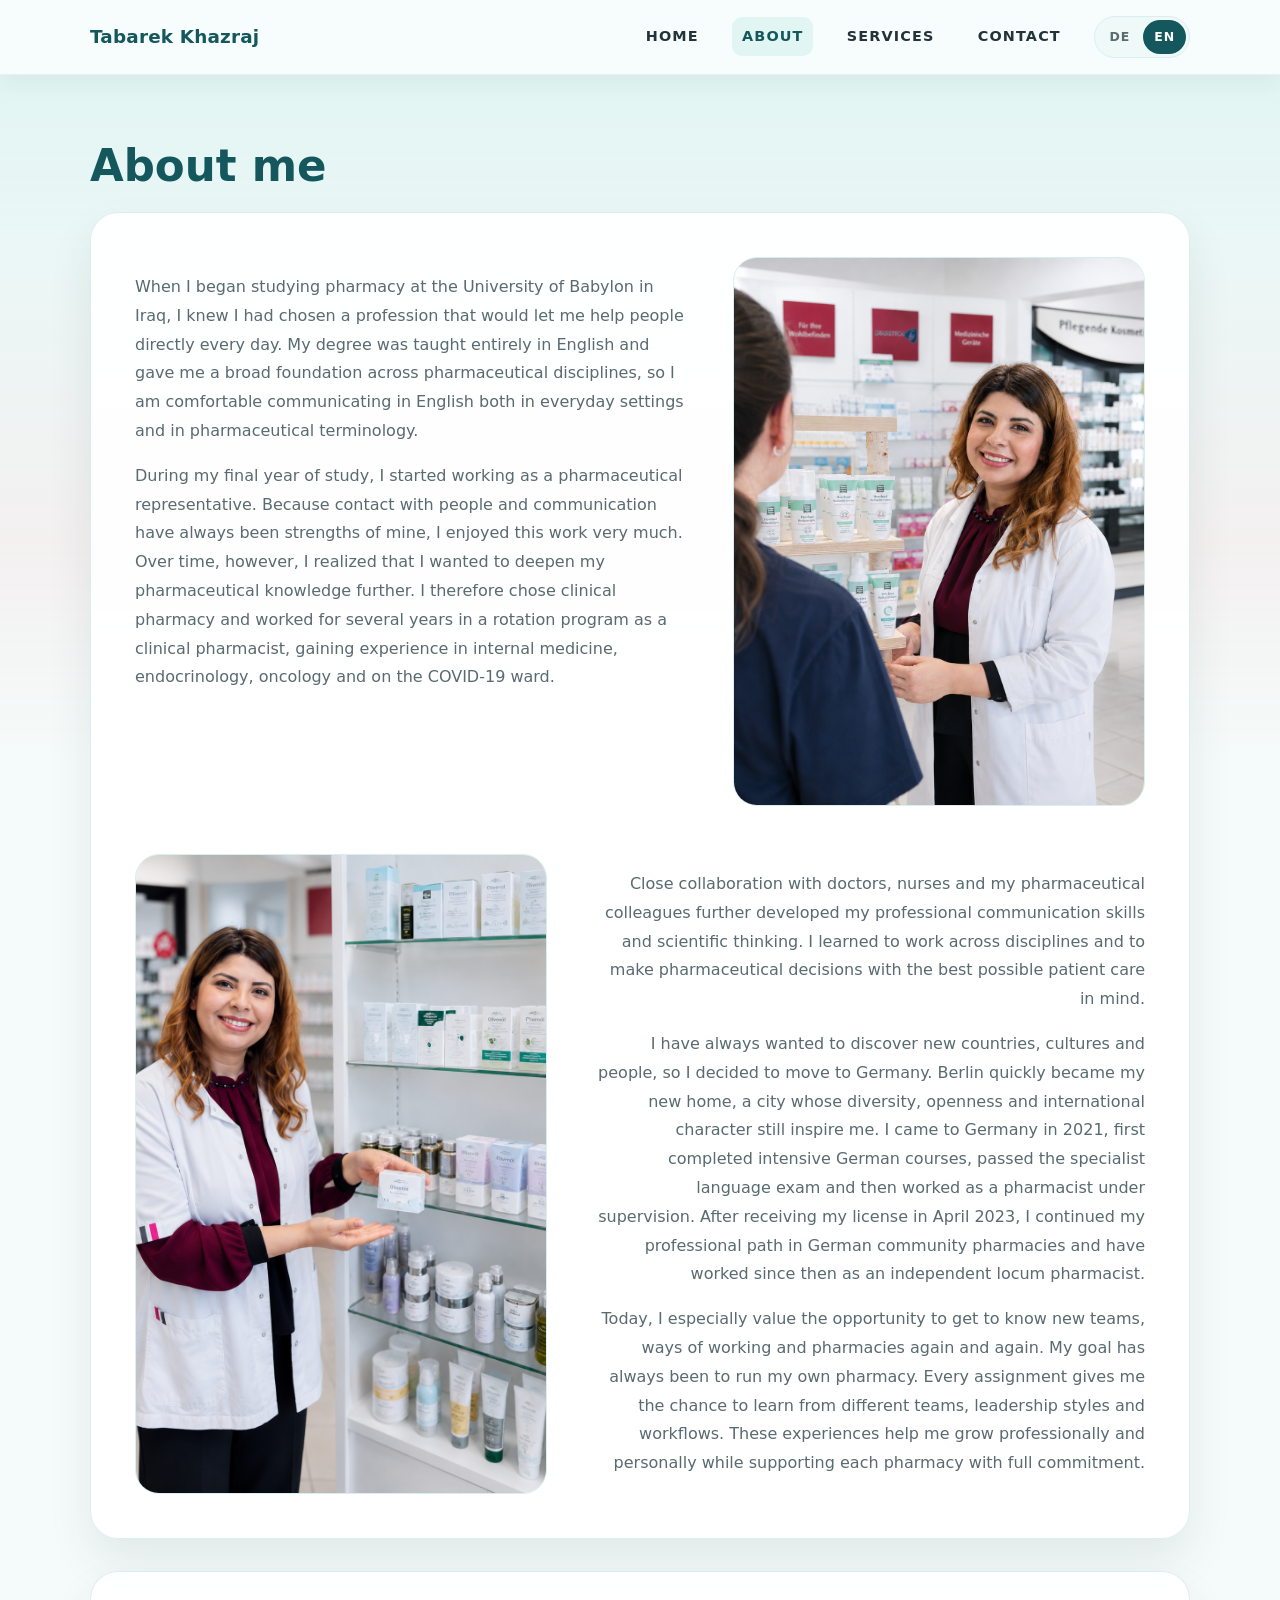
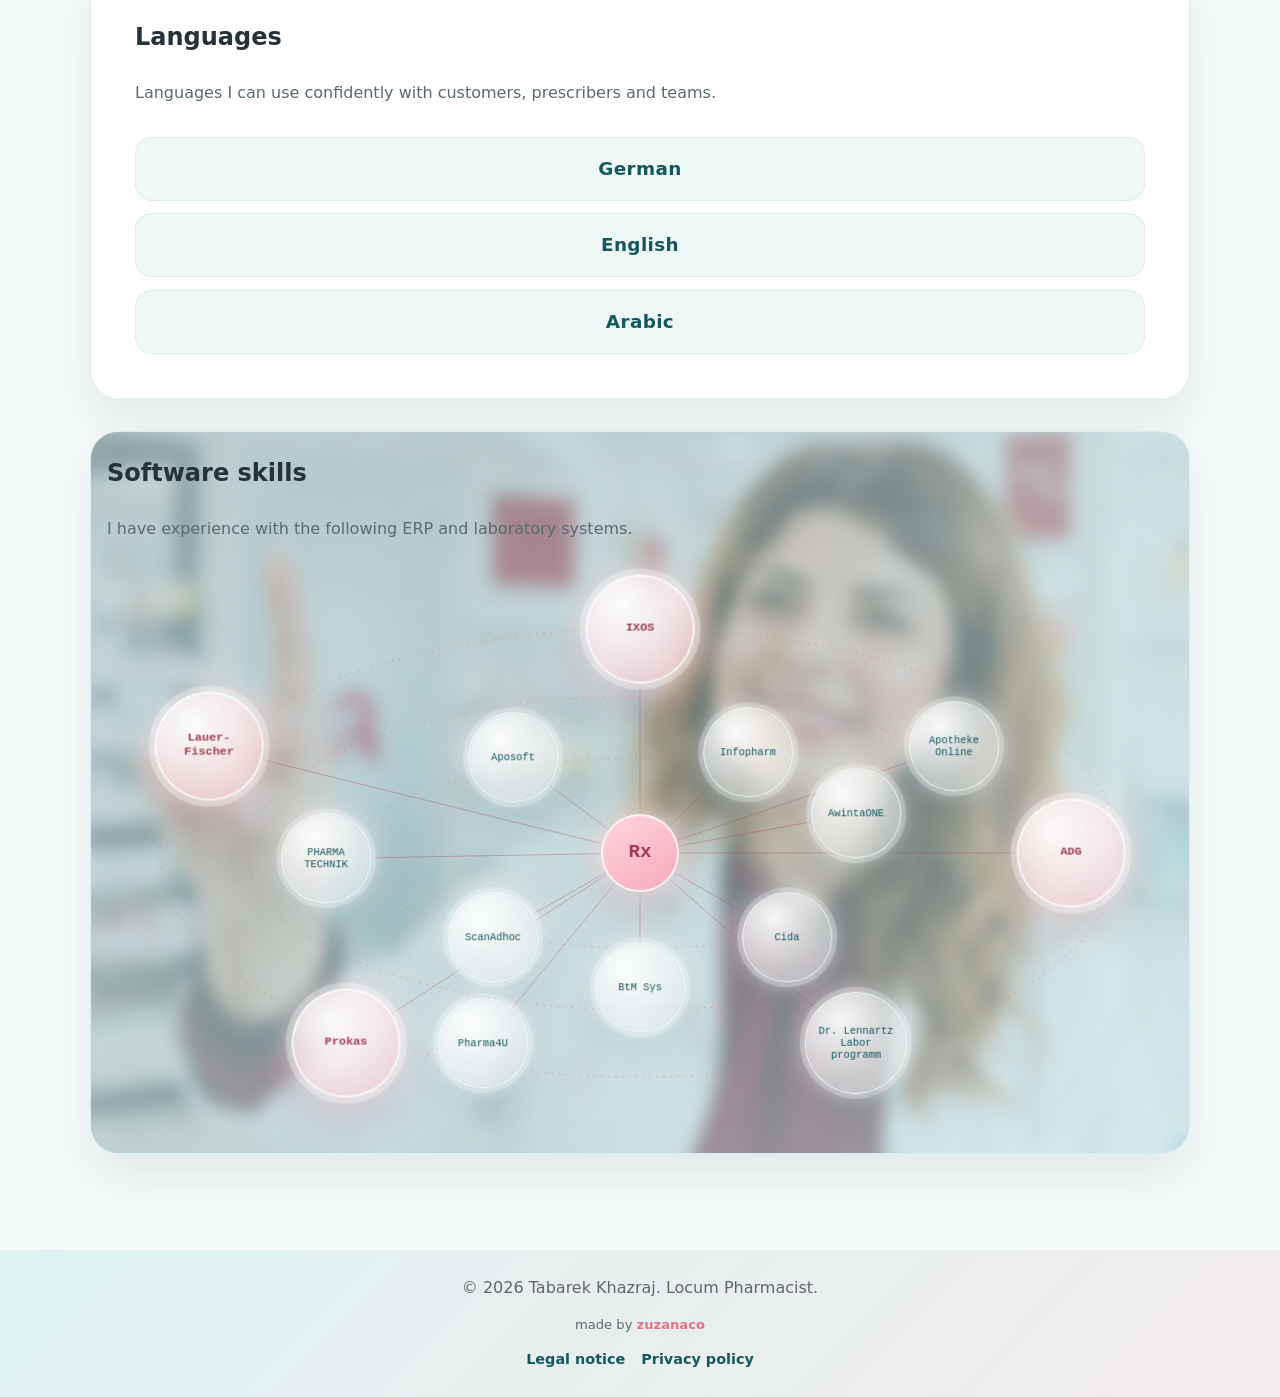
==== about.html @ e8ab5e86 "Balance software skills orbit" ====
<!doctype html>
<html lang="de">
  <head>
    <meta charset="utf-8" />
    <meta name="viewport" content="width=device-width,initial-scale=1" />
    <meta
      name="description"
      content="Über Tabarek Khazraj — Hintergrund, Sprachkenntnisse und Arbeitsweise."
    />
    <title>Über mich — Tabarek Khazraj</title>
    <link rel="stylesheet" href="style.css?v=20260715-software-balance" />
  </head>
  <body data-page="About">
    <header class="top-nav">
      <div class="container top-nav__inner">
        <a class="top-nav__brand" href="index.html">Tabarek Khazraj</a>
        <div class="top-nav__menu">
          <input class="top-nav__toggle" type="checkbox" id="site-menu-toggle" />
          <label class="top-nav__menu-button" for="site-menu-toggle" aria-label="Menu">
            <span></span>
            <span></span>
            <span></span>
          </label>
          <div class="top-nav__menu-panel">
            <nav class="top-nav__links" aria-label="Hauptnavigation" data-i18n-attr="aria-label:nav.mainAria">
              <a href="index.html" data-nav="home" data-i18n="nav.home">Home</a>
              <a href="about.html" data-nav="about" aria-current="page" data-i18n="nav.about">Über mich</a>
              <a href="leistungen.html" data-nav="services" data-i18n="nav.services">Leistungen</a>
              <a href="kontakt.html" data-nav="contact" data-i18n="nav.contact">Kontakt</a>
            </nav>
            <div class="lang-switch" role="group" aria-label="Sprache" data-i18n-attr="aria-label:lang.switchAria">
              <button type="button" data-lang="de" aria-pressed="true" data-i18n="lang.de">DE</button>
              <button type="button" data-lang="en" aria-pressed="false" data-i18n="lang.en">EN</button>
            </div>
          </div>
        </div>
      </div>
    </header>

    <main>
      <section class="container page-header">
        <h1 data-i18n="aboutpage.title">Über mich</h1>
      </section>

      <section class="container section" id="profil">
        <div class="profile-row profile-row--first">
          <div class="profile-text profile-text--first">
            <p data-i18n="aboutpage.profileP1">
              Schon als ich mein Pharmaziestudium an der Universität Babylon im
              Irak begann, war mir klar, dass ich einen Beruf gewählt hatte, mit
              dem ich Menschen jeden Tag ganz unmittelbar helfen kann. Mein
              Studium wurde vollständig auf Englisch durchgeführt und vermittelte
              mir ein breites Spektrum pharmazeutischer Fachgebiete. Deshalb
              fällt mir die Kommunikation auf Englisch sowohl im Alltag als auch
              in der pharmazeutischen Fachsprache leicht.
            </p>
            <p data-i18n="aboutpage.profileP2">
              In meinem letzten Studienjahr habe ich begonnen, als
              Pharmareferentin zu arbeiten. Da der Kontakt mit Menschen und
              Kommunikation schon immer zu meinen Stärken gehörten, hat mir diese
              Tätigkeit viel Freude bereitet. Mit der Zeit habe ich jedoch
              gemerkt, dass ich mein pharmazeutisches Wissen weiter vertiefen
              möchte. Deshalb habe ich mich für die klinische Pharmazie
              entschieden und mehrere Jahre in einem Rotationsprogramm als
              klinische Apothekerin gearbeitet. Dabei konnte ich Erfahrungen in
              der Inneren Medizin, Endokrinologie, Onkologie und auf der
              COVID-19-Station sammeln.
            </p>
          </div>
          <figure class="image-slot image-slot--workstation image-slot--profile-original">
            <img src="images/pointing.png" alt="Tabarek Khazraj zeigt auf etwas" data-i18n-attr="alt:aboutpage.workstationAlt" onerror="this.style.display='none'" />
          </figure>
        </div>
        <div class="profile-row profile-row--second">
          <figure class="image-slot image-slot--workstation image-slot--profile-shelf">
            <img src="images/shelf.png" alt="" aria-hidden="true" onerror="this.style.display='none'" />
          </figure>
          <div class="profile-text profile-text--second">
            <p data-i18n="aboutpage.profileP3">
              Die enge Zusammenarbeit mit Ärztinnen und Ärzten, Pflegekräften
              sowie meinen pharmazeutischen Kolleginnen und Kollegen hat meine
              professionellen Kommunikationsfähigkeiten und mein wissenschaftliches
              Denken weiterentwickelt. Dabei habe ich gelernt, interdisziplinär
              zusammenzuarbeiten und pharmazeutische Entscheidungen immer mit
              Blick auf die bestmögliche Patientenversorgung zu treffen.
            </p>
            <p data-i18n="aboutpage.profileP4">
              Schon immer hatte ich den Wunsch, neue Länder, Kulturen und
              Menschen kennenzulernen. Deshalb habe ich mich entschieden, nach
              Deutschland zu ziehen. Berlin wurde schnell zu meiner neuen Heimat –
              eine Stadt, deren Vielfalt, Offenheit und Internationalität mich bis
              heute begeistern. Ich bin 2021 nach Deutschland gekommen, habe
              zunächst intensive Deutschkurse besucht, die Fachsprachprüfung
              erfolgreich abgelegt und anschließend als Apothekerin unter Aufsicht
              gearbeitet. Nach meiner Approbation im April 2023 habe ich meinen
              beruflichen Weg in deutschen öffentlichen Apotheken fortgesetzt und
              arbeite seitdem als selbstständige Vertretungsapothekerin.
            </p>
            <p data-i18n="aboutpage.profileP5">
              Heute schätze ich besonders die Möglichkeit, immer wieder neue
              Teams, Arbeitsweisen und Apotheken kennenzulernen. Mein Ziel war es
              schon immer, meine eigene Apotheke zu führen. Jede Vertretung gibt
              mir die Möglichkeit, unterschiedliche Teams, Führungsstile und
              Arbeitsweisen kennenzulernen. Diese Erfahrungen helfen mir, mich
              fachlich und persönlich weiterzuentwickeln – und gleichzeitig jede
              Apotheke mit vollem Engagement zu unterstützen.
            </p>
          </div>
        </div>
      </section>

      <!-- TODO: Sprachkenntnisse & Prozentwerte an Tabareks tatsächliche Niveaus anpassen. -->
      <section class="container section" id="sprachen">
        <h2 data-i18n="aboutpage.languagesTitle">Sprachkenntnisse</h2>
        <p class="intro-text" data-i18n="aboutpage.languagesIntro">
          Sprachen, in denen ich Kund*innen, Ärzt*innen und Teams sicher
          beraten kann.
        </p>
        <ul class="language-list">
          <li><span data-i18n="aboutpage.langDe">Deutsch</span></li>
          <li><span data-i18n="aboutpage.langEn">Englisch</span></li>
          <li><span data-i18n="aboutpage.langAr">Arabisch</span></li>
        </ul>
      </section>

      <section class="container section" id="software-skills">
        <h2 data-i18n="software.title">Softwarekenntnisse</h2>
        <p class="intro-text" data-i18n="software.intro">
          Mit diesen Warenwirtschafts- und Laborprogrammen habe ich bereits
          Erfahrung gesammelt.
        </p>
        <ul class="software-grid" data-software-list>
          <li class="software-card software-card--cv">IXOS</li>
          <li class="software-card">Infopharm</li>
          <li class="software-card">Cida</li>
          <li class="software-card software-card--cv">ADG</li>
          <li class="software-card">Dr. Lennartz Laborprogramm</li>
          <li class="software-card">ScanAdhoc</li>
          <li class="software-card software-card--cv">Prokas</li>
          <li class="software-card">BtM Sys</li>
          <li class="software-card">PHARMATECHNIK</li>
          <li class="software-card software-card--cv">Lauer-Fischer</li>
          <li class="software-card">AwintaONE</li>
          <li class="software-card">Aposoft</li>
          <li class="software-card">ApothekeOnline</li>
          <li class="software-card">Pharma4U</li>
        </ul>
      </section>
    </main>

    <footer class="footer">
      <div class="container footer-content">
        <p data-i18n="footer.copy">&copy; 2026 Tabarek Khazraj. Vertretungs-Apothekerin.</p>
        <p class="footer-credit">made by <a href="https://zuzanaco.com" target="_blank" rel="noopener">zuzanaco</a></p>
        <nav class="footer-links" aria-label="Rechtliches">
          <a href="impressum.html" data-i18n="footer.impressum">Impressum</a>
          <a href="datenschutz.html" data-i18n="footer.privacy">Datenschutz</a>
        </nav>
      </div>
    </footer>

    <script src="i18n.js?v=20260715-software-orbits"></script>
  </body>
</html>
---- style.css ----
:root {
  color-scheme: light;
  font-family: "Inter", "Avenir Next", system-ui, -apple-system, BlinkMacSystemFont, "Segoe UI", sans-serif;
  --page-bg: #f5fbfa;
  --surface: #ffffff;
  --surface-soft: #edf8f7;
  --surface-warm: #fff4f5;
  --border: #d9eeee;
  --border-warm: #f1cbd1;
  --text: #24323a;
  --muted: #596a70;
  --primary: #38b8b1;
  --primary-dark: #14575c;
  --accent: #df7584;
  --accent-soft: #f8d6dc;
  --shadow: rgba(36, 50, 58, 0.09);
  background: var(--page-bg);
  color: var(--text);
  accent-color: var(--primary);
}

* {
  box-sizing: border-box;
}

body {
  margin: 0;
  line-height: 1.8;
  background:
    linear-gradient(180deg, rgba(111, 207, 200, 0.16) 0, rgba(111, 207, 200, 0.08) 260px, rgba(223, 117, 132, 0.08) 540px, transparent 760px),
    var(--page-bg);
}

a {
  color: var(--accent);
  text-decoration: none;
}

a:hover {
  text-decoration: underline;
}

.container {
  width: min(1100px, calc(100% - 2rem));
  margin: 0 auto;
}

.section-reveal {
  opacity: 0;
  transform: translateY(42px);
  transition:
    opacity 0.72s ease,
    transform 0.72s cubic-bezier(0.22, 1, 0.36, 1);
  transition-delay: var(--reveal-delay, 0ms);
  will-change: opacity, transform;
}

.section-reveal--visible {
  opacity: 1;
  transform: translateY(0);
}

@media (prefers-reduced-motion: reduce) {
  .section-reveal {
    opacity: 1;
    transform: none;
    transition: none;
  }
}

.hero {
  background:
    radial-gradient(circle at 28% 43%, rgba(255, 229, 232, 0.24) 0, rgba(255, 229, 232, 0.08) 22%, transparent 43%),
    linear-gradient(135deg, rgba(110, 205, 198, 0.96) 0%, rgba(50, 167, 164, 0.92) 38%, rgba(223, 117, 132, 0.9) 100%);
  color: white;
  padding: 5rem 0 4rem;
  position: relative;
  overflow: hidden;
  min-height: 640px;
}

.hero::before,
.hero::after {
  content: "";
  position: absolute;
  left: -9%;
  right: -9%;
  pointer-events: none;
  z-index: 0;
}

.hero::before {
  top: -35%;
  height: 48%;
  border-radius: 0 0 55% 45% / 0 0 20% 24%;
  background: linear-gradient(145deg, rgba(187, 235, 231, 0.5), rgba(35, 138, 143, 0.38));
  box-shadow: inset 0 -4px 0 rgba(255, 255, 255, 0.28), 0 28px 58px rgba(20, 87, 92, 0.16);
  transform: rotate(-2deg);
}

.hero::after {
  bottom: -40%;
  height: 52%;
  border-radius: 56% 44% 0 0 / 38% 54% 0 0;
  background:
    linear-gradient(170deg, rgba(255, 233, 235, 0.46), rgba(228, 130, 144, 0.58) 45%, rgba(45, 157, 156, 0.58)),
    linear-gradient(90deg, transparent 0 20%, rgba(255, 255, 255, 0.28) 55%, transparent 82%);
  box-shadow: inset 0 4px 0 rgba(255, 255, 255, 0.28), 0 -22px 42px rgba(20, 87, 92, 0.16);
  transform: rotate(-7deg);
}

.hero-content {
  position: relative;
  z-index: 2;
  display: grid;
  gap: 2.5rem;
  align-items: center;
  min-height: calc(640px - 9rem);
  padding-left: 460px;
}

.hero-copy {
  max-width: 640px;
}

.hero .eyebrow {
  text-transform: uppercase;
  letter-spacing: 0.2em;
  color: rgba(255, 255, 255, 0.84);
  margin-bottom: 1rem;
  font-weight: 700;
}

.hero h1 {
  font-size: clamp(3rem, 4vw, 4.5rem);
  margin: 0 0 1rem;
  line-height: 1.05;
}

.hero .lead {
  font-size: 1.1rem;
  max-width: 56ch;
  margin-bottom: 2rem;
}

.hero-buttons {
  display: flex;
  gap: 1rem;
  flex-wrap: wrap;
}

.button {
  appearance: none;
  border: 0;
  display: inline-flex;
  align-items: center;
  justify-content: center;
  gap: 0.5rem;
  padding: 1rem 1.75rem;
  border-radius: 999px;
  background: var(--primary-dark);
  color: #ffffff;
  font: inherit;
  font-weight: 700;
  cursor: pointer;
  box-shadow: 0 16px 32px rgba(20, 87, 92, 0.16);
  transition: background-color 0.2s ease, border-color 0.2s ease, color 0.2s ease, box-shadow 0.2s ease, transform 0.2s ease;
}

.button:hover,
.button:focus-visible {
  background: var(--accent);
  color: #ffffff;
  text-decoration: none;
  box-shadow: 0 18px 36px rgba(223, 117, 132, 0.28);
  transform: translateY(-1px);
}

.button-alt {
  background: rgba(255, 255, 255, 0.15);
  color: #ffffff;
  border: 1px solid rgba(255, 255, 255, 0.22);
}

.button-alt:hover,
.button-alt:focus-visible {
  background: var(--accent);
  border-color: rgba(255, 255, 255, 0.5);
  color: #ffffff;
}

main {
  padding: 3rem 0 4rem;
}

.section,
.about {
  background: rgba(255, 255, 255, 0.92);
  border: 1px solid rgba(217, 238, 238, 0.9);
  border-radius: 28px;
  padding: 2.75rem;
  margin-bottom: 2rem;
  box-shadow: 0 22px 45px var(--shadow);
}

.section h2,
.about h2 {
  margin-top: 0;
  text-align: left;
}

.intro-text {
  max-width: 68ch;
  color: var(--muted);
  margin-bottom: 1.8rem;
}

.grid {
  display: grid;
  gap: 1.5rem;
  grid-template-columns: repeat(auto-fit, minmax(220px, 1fr));
}

article {
  padding: 1.75rem;
  border-radius: 22px;
  background: var(--surface);
  border: 1px solid var(--border);
}

article h3 {
  margin-top: 0;
  margin-bottom: 0.8rem;
  color: var(--primary-dark);
}

.regions {
  display: grid;
  gap: 1.5rem;
  grid-template-columns: repeat(auto-fit, minmax(260px, 1fr));
}

ul {
  padding-left: 1.25rem;
  margin: 0.8rem 0 0;
  color: var(--muted);
}

li {
  margin-bottom: 0.65rem;
}

.contact-grid {
  display: grid;
  gap: 1rem;
  grid-template-columns: repeat(auto-fit, minmax(210px, 1fr));
  margin-top: 1.5rem;
}

.contact-grid div {
  padding: 1.4rem;
  border-radius: 18px;
  background: var(--surface-warm);
  border: 1px solid var(--border-warm);
}

.contact-grid strong {
  display: block;
  margin-bottom: 0.6rem;
  color: var(--primary-dark);
}

.contact-cards {
  display: grid;
  gap: 1.5rem;
  grid-template-columns: minmax(0, 1.1fr) minmax(0, 0.9fr);
  margin-top: 1.8rem;
  align-items: start;
}

.contact-card {
  display: flex;
  flex-direction: column;
  padding: 2rem;
  border-radius: 24px;
  background: var(--surface);
  border: 1px solid var(--border);
}

.contact-card h2 {
  margin: 0 0 0.5rem;
  color: var(--primary-dark);
  font-size: 1.4rem;
  letter-spacing: -0.01em;
}

.contact-card__lead {
  margin: 0 0 1.25rem;
  color: var(--muted);
  font-size: 0.95rem;
  line-height: 1.5;
}

.contact-card--email {
  align-self: start;
  justify-content: flex-start;
  padding: 0;
  background: transparent;
  border: 0;
}

.contact-card--email h2 {
  margin-bottom: 1rem;
}

.contact-side {
  display: flex;
  flex-direction: column;
  gap: 1rem;
}

.contact-detail {
  display: grid;
  grid-template-columns: auto minmax(0, 1fr) auto;
  align-items: center;
  gap: 0.9rem;
  margin-top: 1rem;
  padding: 1rem 1.2rem;
  border-radius: 20px;
  background: rgba(237, 248, 247, 0.88);
  border: 1px solid rgba(111, 207, 200, 0.45);
}

.contact-detail__icon {
  display: inline-flex;
  align-items: center;
  justify-content: center;
  width: 3rem;
  height: 3rem;
  border-radius: 50%;
  color: var(--primary-dark);
  background: rgba(237, 248, 247, 0.8);
  border: 1px solid rgba(111, 207, 200, 0.65);
  flex: 0 0 auto;
}

.contact-detail__icon svg {
  width: 1.4rem;
  height: 1.4rem;
}

.contact-detail__content {
  min-width: 0;
  flex: 1;
}

.contact-detail .contact-card__lead {
  margin: 0 0 0.1rem;
  color: var(--muted);
  font-size: 0.85rem;
  line-height: 1.3;
}

.contact-copy__value {
  display: block;
  min-width: 0;
  font-weight: 700;
  color: var(--primary-dark);
  word-break: break-all;
  text-decoration: none;
  font-size: 1rem;
  line-height: 1.25;
  letter-spacing: 0.02em;
}

.contact-copy__value:hover {
  color: var(--accent);
  text-decoration: none;
}

.copy-btn {
  display: inline-flex;
  align-items: center;
  justify-content: center;
  gap: 0.4rem;
  min-width: 5rem;
  padding: 0.65rem 1rem;
  border: 0;
  border-radius: 14px;
  background: var(--primary-dark);
  color: #ffffff;
  font: inherit;
  font-size: 0.88rem;
  font-weight: 700;
  cursor: pointer;
  transition: background 0.15s ease, transform 0.15s ease;
  flex-shrink: 0;
}

.copy-btn:hover {
  background: var(--accent);
}

.copy-btn:active {
  transform: scale(0.96);
}

.copy-btn svg {
  width: 16px;
  height: 16px;
}

.copy-btn__label {
  white-space: nowrap;
}

.copy-feedback {
  margin: 0.75rem 0 0;
  color: var(--accent);
  font-size: 0.88rem;
  font-weight: 600;
  opacity: 0;
  transition: opacity 0.2s ease;
  min-height: 1.2em;
}

.copy-feedback--show {
  opacity: 1;
}

.contact-form {
  display: grid;
  gap: 1rem;
}

.contact-card .contact-form {
  background: transparent;
  border: 0;
  padding: 0;
}

.form-row {
  display: grid;
  gap: 0.5rem;
}

.form-row-split {
  display: grid;
  gap: 1rem;
  grid-template-columns: repeat(2, minmax(0, 1fr));
}

label,
legend {
  font-weight: 700;
  color: var(--primary-dark);
  font-size: 0.92rem;
}

input,
textarea {
  width: 100%;
  padding: 0.95rem 1rem;
  border: 1px solid var(--border);
  border-radius: 14px;
  font: inherit;
  color: var(--text);
  background: var(--surface);
}

input:focus,
textarea:focus {
  outline: none;
  border-color: var(--accent);
  box-shadow: 0 0 0 4px rgba(223, 117, 132, 0.15);
}

textarea {
  min-height: 160px;
  resize: vertical;
}

.form-fieldset {
  display: grid;
  gap: 0.65rem;
  padding: 0;
  margin: 0;
  border: 0;
  background: none;
}

.form-fieldset legend {
  margin-bottom: 0.5rem;
}

.radio-label {
  display: flex;
  align-items: center;
  justify-content: flex-start;
  gap: 0.7rem;
  width: 100%;
  padding: 0.75rem 0.9rem;
  border: 1px solid var(--border);
  border-radius: 14px;
  background: var(--surface);
  font-weight: 600;
  text-align: left;
  cursor: pointer;
}

.radio-label input {
  width: auto;
  flex: 0 0 auto;
  margin: 0;
  accent-color: var(--primary);
}

.radio-label:has(input:checked) {
  border-color: var(--primary);
  background: var(--surface-soft);
}

.form-note {
  margin: 0;
  color: var(--muted);
  font-size: 0.98rem;
}

@media (max-width: 900px) {
  .contact-layout {
    grid-template-columns: 1fr;
  }
}

.footer {
  padding: 1.5rem 0;
  background: linear-gradient(135deg, rgba(111, 207, 200, 0.18), rgba(223, 117, 132, 0.12));
}

/* Counters section is V2-only; hide it in V1 so the markup
   can stay shared. */
.counters {
  display: none;
}

.footer-content {
  display: flex;
  flex-direction: column;
  gap: 0.65rem;
  justify-content: center;
  align-items: center;
  text-align: center;
  color: var(--muted);
}

.footer-content p {
  margin: 0;
}

.footer-credit {
  font-size: 0.82rem;
}

.footer-credit a {
  color: var(--accent);
  font-weight: 800;
}

.footer-links {
  display: inline-flex;
  gap: 1rem;
  flex-wrap: wrap;
  justify-content: center;
  font-size: 0.9rem;
}

.footer-links a {
  color: var(--primary-dark);
  font-weight: 700;
}

.legal-section {
  display: grid;
  gap: 1.6rem;
}

.legal-section h2 {
  margin: 0;
  color: var(--primary-dark);
  font-size: 1.35rem;
}

.legal-section h3 {
  margin: 0 0 0.35rem;
  color: var(--primary-dark);
  font-size: 1.05rem;
}

.legal-section p,
.legal-section li {
  color: var(--muted);
}

.legal-section p {
  margin: 0.35rem 0 0;
}

.legal-section ul {
  margin-top: 0.5rem;
}

.legal-updated {
  color: var(--muted);
  font-size: 0.95rem;
}

@media (max-width: 640px) {
  .hero {
    padding: 3.5rem 0 3rem;
  }

  .form-row-split {
    grid-template-columns: 1fr;
  }

  .button {
    width: 100%;
    text-align: center;
  }

  .contact-detail {
    grid-template-columns: auto minmax(0, 1fr);
    padding: 1rem;
    border-radius: 18px;
  }

  .contact-detail .copy-btn {
    grid-column: 2;
    justify-self: start;
    min-width: 5rem;
  }

  .contact-detail__icon {
    width: 3rem;
    height: 3rem;
  }

  .contact-detail__icon svg {
    width: 1.4rem;
    height: 1.4rem;
  }
}

.top-nav {
  background: rgba(255, 255, 255, 0.72);
  border-bottom: 1px solid rgba(217, 238, 238, 0.7);
  position: sticky;
  top: 0;
  z-index: 10;
  box-shadow: 0 8px 24px rgba(36, 50, 58, 0.06);
  backdrop-filter: blur(18px);
  -webkit-backdrop-filter: blur(18px);
}

.top-nav__inner {
  display: flex;
  align-items: center;
  justify-content: space-between;
  padding: 1rem 0;
  gap: 1.5rem;
}

.top-nav__brand {
  font-weight: 800;
  color: var(--primary-dark);
  font-size: 1.15rem;
  letter-spacing: 0.01em;
}

.top-nav__brand:hover {
  text-decoration: none;
  color: var(--accent);
}

.top-nav__links {
  display: flex;
  gap: 1.5rem;
  flex-wrap: wrap;
}

.top-nav__links a {
  color: var(--text);
  font-weight: 600;
  text-transform: uppercase;
  font-size: 0.9rem;
  letter-spacing: 0.08em;
  padding: 0.4rem 0.6rem;
  border-radius: 10px;
}

.top-nav__links a:hover {
  text-decoration: none;
  color: var(--accent);
}

.top-nav__links a[aria-current="page"] {
  color: var(--primary-dark);
  background: rgba(111, 207, 200, 0.16);
}

.top-nav__menu {
  display: flex;
  align-items: center;
}

.top-nav__toggle {
  position: absolute;
  inline-size: 1px;
  block-size: 1px;
  opacity: 0;
  pointer-events: none;
}

.top-nav__menu-button {
  display: none;
}

.top-nav__menu-panel {
  display: flex;
  align-items: center;
  gap: 1.5rem;
}

.page-header {
  padding: 3rem 0 1rem;
}

body[data-page="About"] .page-header {
  padding-bottom: 0.35rem;
}

body[data-page="About"] main {
  padding-top: 1.25rem;
}

.page-header h1 {
  font-size: clamp(2.4rem, 3.4vw, 3.4rem);
  color: var(--primary-dark);
  margin: 0 0 1rem;
  line-height: 1.1;
}

.page-header .intro-text {
  margin-bottom: 0;
}

.reviews-carousel {
  position: relative;
  margin-top: 1.5rem;
}

.testimonials-grid {
  display: grid;
  grid-auto-flow: column;
  grid-auto-columns: calc((100% - 3rem) / 3);
  gap: 1.5rem;
  overflow-x: auto;
  overscroll-behavior-inline: contain;
  scroll-behavior: smooth;
  scroll-snap-type: inline mandatory;
  scrollbar-width: none;
}

.testimonials-grid::-webkit-scrollbar {
  display: none;
}

.review-arrow {
  position: absolute;
  top: 50%;
  z-index: 5;
  display: inline-flex;
  align-items: center;
  justify-content: center;
  width: 2.75rem;
  height: 2.75rem;
  padding: 0;
  border: 0;
  border-radius: 50%;
  background: var(--primary-dark);
  box-shadow: 0 8px 22px rgba(20, 87, 92, 0.2);
  color: #ffffff;
  font: inherit;
  font-size: 1.25rem;
  line-height: 1;
  cursor: pointer;
  translate: 0 -50%;
  transition: background 0.18s ease, opacity 0.18s ease, scale 0.18s ease;
}

.review-arrow--previous {
  left: -1.4rem;
}

.review-arrow--next {
  right: -1.4rem;
}

.review-arrow:hover:not(:disabled) {
  background: var(--accent);
  scale: 1.06;
}

.review-arrow:disabled {
  cursor: default;
  opacity: 0.32;
}

.review-arrow[hidden] {
  display: none;
}

.testimonial-card {
  padding: 1.75rem;
  border-radius: 22px;
  background: var(--surface);
  border: 1px solid var(--border);
  display: flex;
  flex-direction: column;
  align-items: center;
  text-align: center;
  gap: 0.6rem;
  scroll-snap-align: start;
}

@media (max-width: 900px) {
  .testimonials-grid {
    grid-auto-columns: calc((100% - 1.5rem) / 2);
  }
}

@media (max-width: 640px) {
  .testimonials-grid {
    grid-auto-columns: 100%;
  }
}

.testimonial-avatar {
  width: 72px;
  height: 72px;
  border-radius: 50%;
  background: linear-gradient(135deg, var(--primary) 0%, var(--accent) 100%);
  color: #ffffff;
  display: flex;
  flex-direction: column;
  align-items: center;
  justify-content: center;
  font-weight: 800;
  font-size: 1.1rem;
  letter-spacing: 0.05em;
  margin-bottom: 0.4rem;
}

.testimonial-meta {
  margin: 0;
  font-size: 1.05rem;
  color: var(--primary-dark);
}

.testimonial-role {
  margin: 0;
  color: var(--accent);
  font-weight: 600;
  font-size: 0.9rem;
  text-transform: uppercase;
  letter-spacing: 0.08em;
}

.testimonial-quote {
  margin: 0.4rem 0 0;
  color: var(--muted);
  font-style: italic;
}

.why-hire {
  text-align: center;
}

.why-hire p {
  max-width: 68ch;
  color: var(--muted);
  margin-bottom: 1.2rem;
}

.why-hire .why-grid,
.why-hire .why-card {
  text-align: left;
}

.why-hire .button {
  display: block;
  margin: 1.5rem auto 0;
}

.service-grid {
  display: grid;
  gap: 1.25rem;
  grid-template-columns: repeat(auto-fit, minmax(240px, 1fr));
}

.experience-list {
  display: grid;
  grid-template-columns: minmax(0, 1fr);
  gap: 0.8rem;
  width: 100%;
  margin: 0;
  padding: 0;
  list-style: none;
}

.experience-list li {
  display: flex;
  align-items: center;
  min-height: 4rem;
  margin: 0;
  padding: 0.9rem 1.25rem;
  border: 1px solid var(--border);
  border-radius: 16px;
  background: var(--surface-soft);
  color: var(--primary-dark);
  font-size: 1rem;
  font-weight: 400;
  line-height: 1.45;
}

.stagger-item {
  opacity: 0;
  translate: 0 14px;
  scale: 0.985;
  transition:
    opacity 0.5s ease,
    translate 0.62s cubic-bezier(0.22, 1, 0.36, 1),
    scale 0.62s cubic-bezier(0.22, 1, 0.36, 1),
    filter 0.24s ease;
  transition-delay: var(--item-reveal-delay, 0ms);
  will-change: opacity, translate, scale;
}

.stagger-group--visible .stagger-item {
  opacity: 1;
  translate: 0 0;
  scale: 1;
}

@media (prefers-reduced-motion: reduce) {
  .stagger-item {
    opacity: 1;
    translate: none;
    scale: none;
    transition: none;
  }
}

.service-card {
  position: relative;
  overflow: hidden;
  padding: 1.5rem 1.5rem 1.6rem;
  border-radius: 18px;
  background: var(--surface);
  border: 1px solid rgba(223, 117, 132, 0.24);
  padding-top: 1.5rem;
}

.service-card::before {
  content: "";
  position: absolute;
  top: 0;
  left: 0;
  right: 0;
  height: 4px;
  background: linear-gradient(90deg, var(--primary), var(--accent));
}

.service-card h3 {
  margin: 0 0 0.5rem;
  color: var(--primary-dark);
  font-size: 1.1rem;
}

.service-card p {
  margin: 0;
  color: var(--muted);
}

.why-grid {
  display: grid;
  gap: 1.25rem;
  grid-template-columns: repeat(auto-fit, minmax(220px, 1fr));
  margin-top: 1.5rem;
}

.why-card {
  padding: 1.5rem 1.6rem;
  border-radius: 16px;
  background: var(--surface-soft);
  border: 1px solid var(--border);
}

.why-card h3 {
  margin: 0 0 0.5rem;
  color: var(--primary-dark);
  font-size: 1.05rem;
}

.why-card p {
  margin: 0;
  color: var(--muted);
  font-size: 0.95rem;
  line-height: 1.55;
}

.service-card__badge {
  position: absolute;
  top: 0.9rem;
  right: 0.9rem;
  font-size: 0.7rem;
  font-weight: 700;
  text-transform: uppercase;
  letter-spacing: 0.08em;
  color: var(--accent);
  background: var(--surface-warm);
  border: 1px solid var(--border-warm);
  padding: 0.25rem 0.55rem;
  border-radius: 999px;
}

#software-skills {
  position: relative;
  overflow: hidden;
  isolation: isolate;
  background: rgba(255, 255, 255, 0.48);
  padding: 1.25rem 1rem;
}

#software-skills::before {
  content: "";
  position: absolute;
  inset: -2rem;
  z-index: 0;
  background: url("images/software.png") center / cover no-repeat;
  filter: blur(8px) saturate(1.05);
  opacity: 0.72;
  transform: scale(1.05);
  pointer-events: none;
}

#software-skills::after {
  content: "";
  position: absolute;
  inset: 0;
  z-index: 0;
  background:
    linear-gradient(135deg, rgba(20, 87, 92, 0.24), rgba(56, 184, 177, 0.17)),
    radial-gradient(circle at 50% 48%, rgba(255, 255, 255, 0.08), rgba(255, 255, 255, 0.28) 58%, rgba(255, 255, 255, 0.48) 100%),
    linear-gradient(135deg, rgba(237, 248, 247, 0.12), rgba(255, 235, 239, 0.1));
  pointer-events: none;
}

#software-skills > * {
  position: relative;
  z-index: 1;
}

.software-grid {
  --software-center-y: 50%;
  list-style: none;
  padding: 0;
  margin: 1rem auto 0;
  position: relative;
  width: min(980px, 100%);
  min-height: 560px;
  isolation: isolate;
}

.software-grid::before,
.software-grid::after {
  content: "";
  position: absolute;
  left: 50%;
  top: var(--software-center-y);
  border-radius: 50%;
  transform: translate(-50%, -50%);
  pointer-events: none;
}

.software-grid::before {
  content: none;
}

.software-grid::after {
  content: "Rx";
  width: 4.75rem;
  aspect-ratio: 1;
  z-index: 6;
  display: flex;
  align-items: center;
  justify-content: center;
  background: linear-gradient(145deg, #ffd6df 0%, #f5a9ba 100%);
  border: 1px solid rgba(255, 255, 255, 0.96);
  box-shadow:
    0 0 30px rgba(255, 234, 238, 0.88),
    0 18px 38px rgba(159, 61, 85, 0.18),
    inset 0 0 0 1px rgba(255, 255, 255, 0.72);
  color: #9f3d55;
  font-family: "JetBrains Mono", "SFMono-Regular", Menlo, Consolas, monospace;
  font-size: 1.2rem;
  font-weight: 800;
  letter-spacing: 0;
}

.software-card {
  --bubble-size: clamp(4.9rem, 7vw, 5.6rem);
  position: absolute;
  left: var(--software-left, 50%);
  top: var(--software-top, var(--software-center-y));
  display: flex;
  flex-direction: column;
  align-items: center;
  justify-content: center;
  width: var(--bubble-size);
  aspect-ratio: 1;
  padding: 0.55rem;
  border-radius: 50%;
  background: radial-gradient(circle at 35% 28%, rgba(255, 255, 255, 0.94), rgba(255, 255, 255, 0.58) 58%, rgba(237, 248, 247, 0.48));
  border: 1px solid rgba(255, 255, 255, 0.9);
  font-family: "JetBrains Mono", "SFMono-Regular", Menlo, Consolas, monospace;
  font-size: 0.65rem;
  line-height: 1.18;
  color: var(--primary-dark);
  text-align: center;
  overflow-wrap: normal;
  word-break: normal;
  hyphens: manual;
  overflow: visible;
  margin: 0;
  box-shadow:
    0 0 0 5px rgba(255, 255, 255, 0.26),
    0 0 26px rgba(255, 255, 255, 0.7),
    0 16px 36px rgba(20, 87, 92, 0.12),
    inset 0 0 0 1px rgba(56, 184, 177, 0.12);
  transform: translate(-50%, -50%);
  z-index: 3;
  backdrop-filter: blur(4px);
  -webkit-backdrop-filter: blur(4px);
}

.software-card span {
  display: block;
}

@media (hover: hover) and (pointer: fine) {
  .software-card:hover {
    scale: 1.045;
    filter: brightness(1.03) drop-shadow(0 10px 12px rgba(20, 87, 92, 0.16));
    z-index: 10;
  }
}

@media (prefers-reduced-motion: reduce) {
  .software-card:hover {
    scale: 1;
    filter: none;
  }
}

.software-card--cv {
  --radius: 300px;
  --bubble-size: clamp(5.9rem, 8.5vw, 6.8rem);
  background: radial-gradient(circle at 35% 28%, rgba(255, 255, 255, 0.95), rgba(255, 232, 237, 0.78) 54%, rgba(248, 196, 207, 0.68));
  border-color: rgba(255, 255, 255, 0.96);
  color: #9f3d55;
  box-shadow:
    0 0 0 6px rgba(255, 255, 255, 0.32),
    0 0 34px rgba(255, 234, 238, 0.9),
    0 20px 46px rgba(159, 61, 85, 0.2),
    inset 0 0 0 1px rgba(255, 255, 255, 0.78);
  font-size: 0.74rem;
  font-weight: 700;
  z-index: 5;
}

.software-card::before {
  content: none;
}

.software-lines {
  position: absolute;
  inset: 0;
  z-index: 2;
  width: 100%;
  height: 100%;
  overflow: visible;
  pointer-events: none;
}

.software-lines line {
  stroke: rgba(159, 61, 85, 0.34);
  stroke-width: 1;
  stroke-linecap: round;
  filter: drop-shadow(0 0 5px rgba(255, 255, 255, 0.75));
}

.software-lines ellipse {
  fill: none;
  stroke: rgba(223, 117, 132, 0.46);
  stroke-width: 1;
  stroke-dasharray: 2 5;
  vector-effect: non-scaling-stroke;
}

.software-card:nth-of-type(1) {
  --software-left: 50%;
  --software-top: 10%;
}

.software-card:nth-of-type(2) {
  --software-left: 61%;
  --software-top: 32%;
}

.software-card:nth-of-type(3) {
  --software-left: 65%;
  --software-top: 65%;
}

.software-card:nth-of-type(4) {
  --software-left: 94%;
  --software-top: 50%;
}

.software-card:nth-of-type(5) {
  --software-left: 72%;
  --software-top: 84%;
  --bubble-size: clamp(5.8rem, 8vw, 6.4rem);
}

.software-card:nth-of-type(6) {
  --software-left: 35%;
  --software-top: 65%;
}

.software-card:nth-of-type(7) {
  --software-left: 20%;
  --software-top: 84%;
}

.software-card:nth-of-type(8) {
  --software-left: 50%;
  --software-top: 74%;
}

.software-card:nth-of-type(9) {
  --software-left: 18%;
  --software-top: 51%;
}

.software-card:nth-of-type(10) {
  --software-left: 6%;
  --software-top: 31%;
}

.software-card:nth-of-type(11) {
  --software-left: 72%;
  --software-top: 43%;
}

.software-card:nth-of-type(12) {
  --software-left: 37%;
  --software-top: 33%;
}

.software-card:nth-of-type(13) {
  --software-left: 82%;
  --software-top: 31%;
}

.software-card:nth-of-type(14) {
  --software-left: 34%;
  --software-top: 84%;
}

@media (max-width: 760px) {
  #software-skills::before {
    opacity: 0.58;
    filter: blur(10px) saturate(1);
  }

  .software-grid {
    display: grid;
    grid-template-columns: repeat(2, minmax(0, 1fr));
    gap: 0.8rem;
    width: 100%;
    min-height: 0;
    margin-top: 1.5rem;
  }

  .software-grid::before,
  .software-grid::after {
    display: none;
  }

  .software-lines {
    display: none;
  }

  .software-card {
    position: relative;
    left: auto;
    top: auto;
    width: 100%;
    max-width: 9rem;
    justify-self: center;
    padding: 0.85rem 0.7rem;
    transform: none;
  }

  .software-card::before {
    display: none;
  }

  .top-nav__inner {
    position: relative;
    gap: 1rem;
    padding: 0.85rem 0;
  }

  .top-nav__brand {
    font-size: 1.05rem;
  }

  .top-nav__menu {
    margin-left: auto;
  }

  .top-nav__menu-button {
    display: inline-flex;
    width: 44px;
    height: 44px;
    align-items: center;
    justify-content: center;
    flex-direction: column;
    gap: 5px;
    border: 1px solid var(--border);
    border-radius: 999px;
    background: #ffffff;
    cursor: pointer;
  }

  .top-nav__menu-button span {
    display: block;
    width: 18px;
    height: 2px;
    border-radius: 999px;
    background: var(--primary-dark);
    transition: transform 0.2s ease, opacity 0.2s ease;
  }

  .top-nav__toggle:focus-visible + .top-nav__menu-button {
    outline: 3px solid rgba(223, 117, 132, 0.35);
    outline-offset: 3px;
  }

  .top-nav__toggle:checked + .top-nav__menu-button span:nth-child(1) {
    transform: translateY(7px) rotate(45deg);
  }

  .top-nav__toggle:checked + .top-nav__menu-button span:nth-child(2) {
    opacity: 0;
  }

  .top-nav__toggle:checked + .top-nav__menu-button span:nth-child(3) {
    transform: translateY(-7px) rotate(-45deg);
  }

  .top-nav__menu-panel {
    display: none;
    position: absolute;
    top: calc(100% + 0.35rem);
    left: 0;
    right: 0;
    z-index: 20;
    gap: 0.9rem;
    padding: 1rem;
    border: 1px solid rgba(165, 203, 203, 0.95);
    border-radius: 16px;
    background: #ffffff;
    box-shadow: 0 20px 42px rgba(36, 50, 58, 0.2);
  }

  .top-nav__toggle:checked ~ .top-nav__menu-panel {
    display: grid;
  }

  .top-nav__links {
    width: 100%;
    flex-direction: column;
    gap: 0.35rem;
  }

  .top-nav__links a {
    width: 100%;
    padding: 0.65rem 0.75rem;
    text-align: left;
  }

  .top-nav__menu-panel .lang-switch {
    justify-self: start;
  }
}

.lang-switch {
  display: inline-flex;
  background: rgba(237, 248, 247, 0.8);
  border: 1px solid var(--border);
  border-radius: 999px;
  padding: 3px;
  gap: 2px;
}

.lang-switch button {
  appearance: none;
  background: transparent;
  border: 0;
  font: inherit;
  font-size: 0.78rem;
  font-weight: 700;
  letter-spacing: 0.06em;
  color: var(--muted);
  padding: 0.35rem 0.7rem;
  border-radius: 999px;
  cursor: pointer;
}

.lang-switch button:hover {
  color: var(--accent);
}

.lang-switch button[aria-pressed="true"] {
  background: var(--primary-dark);
  color: #ffffff;
}

.lang-switch button[aria-pressed="true"]:hover {
  color: #ffffff;
}

.design-switch {
  display: inline-flex;
  background: rgba(237, 248, 247, 0.8);
  border: 1px solid var(--border);
  border-radius: 999px;
  padding: 3px;
  gap: 2px;
}

.design-switch button,
.design-switch__btn {
  appearance: none;
  background: transparent;
  border: 0;
  font: inherit;
  font-size: 0.78rem;
  font-weight: 700;
  letter-spacing: 0.06em;
  color: var(--muted);
  padding: 0.35rem 0.7rem;
  border-radius: 999px;
  cursor: pointer;
  text-decoration: none;
}

.design-switch button:hover,
.design-switch__btn:hover {
  color: var(--accent);
  text-decoration: none;
}

.design-switch button[aria-pressed="true"],
.design-switch button:disabled {
  background: var(--primary-dark);
  color: #ffffff;
  cursor: default;
}

.design-switch button[aria-pressed="true"]:hover,
.design-switch button:disabled:hover {
  color: #ffffff;
}

.image-slot {
  background: var(--surface-soft);
  border-radius: 22px;
  overflow: hidden;
  margin: 0;
  position: relative;
  display: flex;
  align-items: center;
  justify-content: center;
}

.image-slot img {
  display: block;
  width: 100%;
  height: 100%;
  object-fit: cover;
  position: relative;
  z-index: 1;
}

.image-slot--hero {
  position: absolute;
  top: 0;
  bottom: 0;
  left: 0;
  width: 440px;
  border-radius: 0 100% 100% 0;
  margin: 0;
  border: 0;
  box-shadow: none;
  overflow: hidden;
  z-index: 1;
}

@media (max-width: 1020px) {
  .contact-cards {
    grid-template-columns: 1fr;
  }

  .contact-side,
  .contact-card--email {
    width: 100%;
  }

  .contact-card--email {
    align-self: stretch;
  }

  .hero {
    min-height: 0;
    padding-top: clamp(16rem, 38vw, 20rem);
  }

  .image-slot--hero {
    position: absolute;
    top: -1.25rem;
    left: -9%;
    right: -9%;
    bottom: auto;
    width: auto;
    max-width: none;
    height: calc(clamp(15rem, 36vw, 19rem) + 1.25rem);
    margin: 0;
    border-radius: 0 0 55% 45% / 0 0 20% 24%;
    transform: rotate(-2deg);
  }

  .image-slot--hero img {
    object-position: center 18%;
  }

  .hero-content {
    min-height: 0;
    padding-left: 0;
  }
}

.image-slot--workstation {
  aspect-ratio: 4 / 5;
  border-radius: 24px;
  border: 1px solid var(--border);
  margin-top: 0;
  width: 100%;
  justify-self: stretch;
  align-self: start;
}

.image-slot__caption {
  position: absolute;
  bottom: 0.75rem;
  left: 0.75rem;
  right: 0.75rem;
  background: rgba(20, 87, 92, 0.78);
  color: #ffffff;
  padding: 0.4rem 0.7rem;
  border-radius: 10px;
  font-size: 0.82rem;
  text-align: center;
  margin: 0;
  z-index: 2;
}

.profile-layout {
  display: grid;
  gap: 2rem;
  grid-template-columns: minmax(0, 320px) 1fr;
  align-items: start;
  margin-top: 1.5rem;
}

body[data-page="About"] #profil {
  display: grid;
  gap: clamp(1.75rem, 4vw, 3rem);
  grid-template-columns: minmax(0, 1fr);
  align-items: start;
}

.profile-row {
  display: grid;
  gap: clamp(1.5rem, 4vw, 3rem);
  grid-template-columns: minmax(0, 1fr) minmax(220px, 0.75fr);
  align-items: start;
}

.profile-row--second {
  grid-template-columns: minmax(220px, 0.75fr) minmax(0, 1fr);
}

.profile-row .image-slot--workstation {
  aspect-ratio: 4 / 3;
  width: 100%;
  justify-self: stretch;
}

.image-slot--profile-original {
  max-width: none;
}

.profile-text p {
  max-width: 68ch;
  color: var(--muted);
  margin-bottom: 1rem;
}

.profile-text--second {
  justify-self: end;
  text-align: right;
}

.profile-text--second p {
  margin-left: auto;
}

@media (min-width: 761px) {
  .profile-row {
    align-items: stretch;
  }

  .profile-row .image-slot--workstation {
    aspect-ratio: auto;
    height: 100%;
    min-height: 100%;
  }

  .profile-row .image-slot--workstation img {
    object-fit: cover;
  }
}

.language-list {
  list-style: none;
  padding: 0;
  margin: 1.5rem 0 0;
  display: grid;
  gap: 0.8rem;
  width: 100%;
}

.language-list li {
  display: flex;
  align-items: center;
  justify-content: center;
  min-height: 4rem;
  padding: 0.85rem 1.25rem;
  border-radius: 16px;
  background: var(--surface-soft);
  border: 1px solid var(--border);
  font-weight: 800;
  color: var(--primary-dark);
  margin: 0;
  font-size: 1.15rem;
  letter-spacing: 0.02em;
  text-align: center;
}

@media (max-width: 760px) {
  .profile-layout {
    grid-template-columns: 1fr;
  }

  body[data-page="About"] #profil {
    display: flex;
    flex-direction: column;
  }

  .profile-row {
    display: contents;
  }

  .profile-text--first {
    order: 1;
  }

  .image-slot--profile-shelf {
    order: 2;
  }

  .profile-text--second {
    order: 3;
  }

  .image-slot--profile-original {
    order: 4;
  }

  .profile-text--second {
    justify-self: stretch;
    text-align: left;
  }

  .profile-text--second p {
    margin-left: 0;
  }

  .image-slot--workstation {
    width: 100%;
    justify-self: stretch;
    margin-top: 1rem;
  }

  .image-slot--profile-shelf img,
  .image-slot--profile-original img {
    object-position: center top;
  }
}
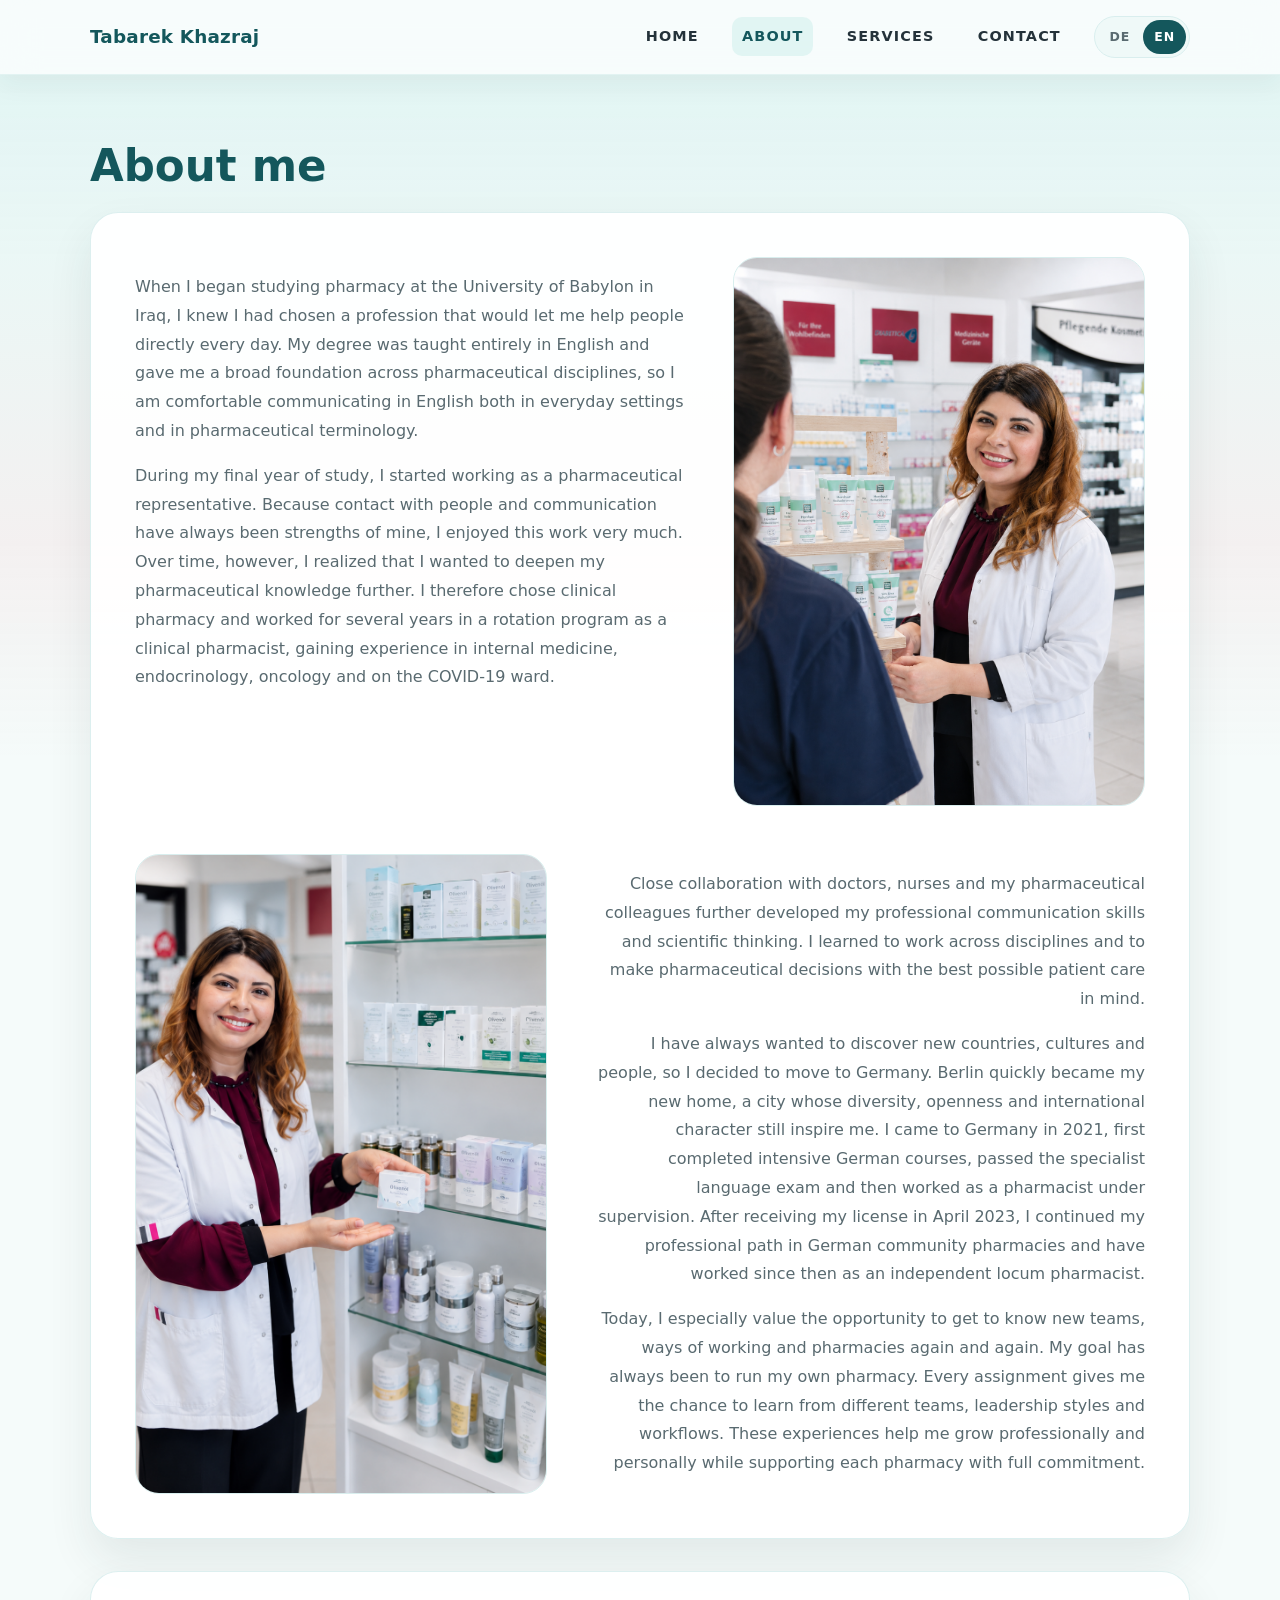
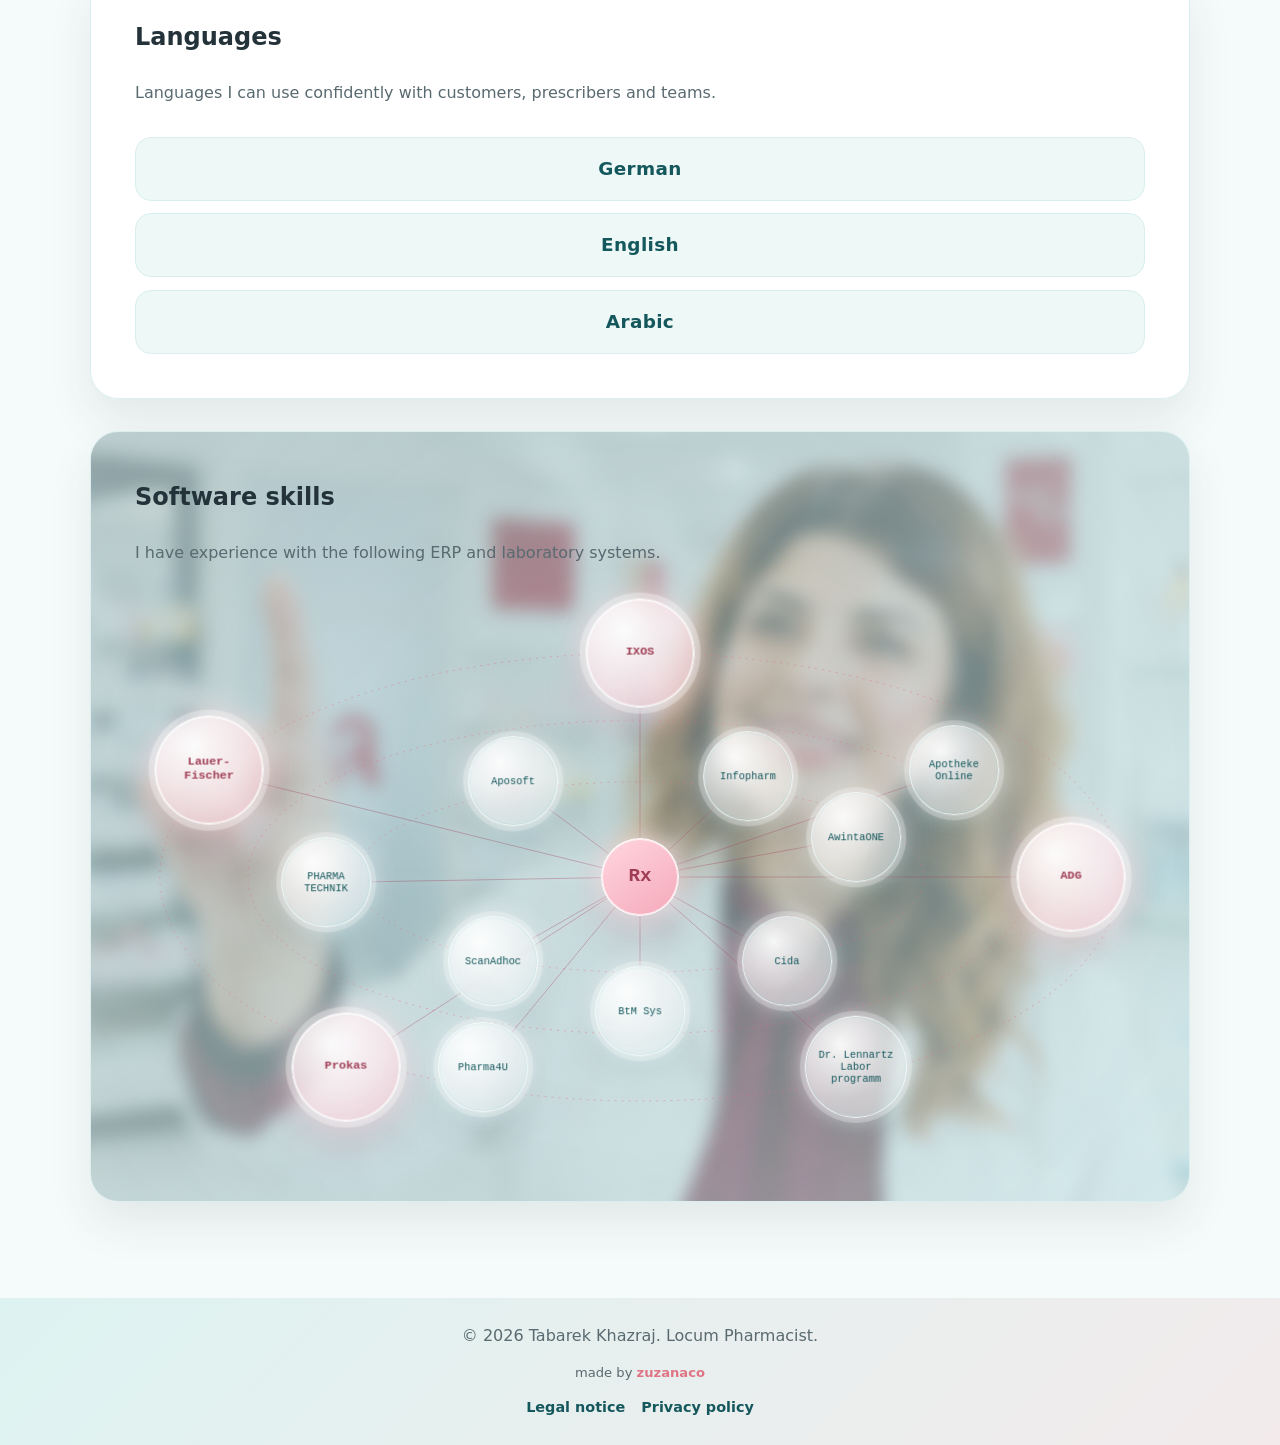
==== commit 65e4cda8: "Align software skills section spacing" ====
--- a/about.html
+++ b/about.html
@@ -8,7 +8,7 @@
       content="Über Tabarek Khazraj — Hintergrund, Sprachkenntnisse und Arbeitsweise."
     />
     <title>Über mich — Tabarek Khazraj</title>
-    <link rel="stylesheet" href="style.css?v=20260715-software-balance" />
+    <link rel="stylesheet" href="style.css?v=20260715-software-spacing" />
   </head>
   <body data-page="About">
     <header class="top-nav">
--- a/style.css
+++ b/style.css
@@ -1039,7 +1039,7 @@
   overflow: hidden;
   isolation: isolate;
   background: rgba(255, 255, 255, 0.48);
-  padding: 1.25rem 1rem;
+  padding: 2.75rem;
 }
 
 #software-skills::before {
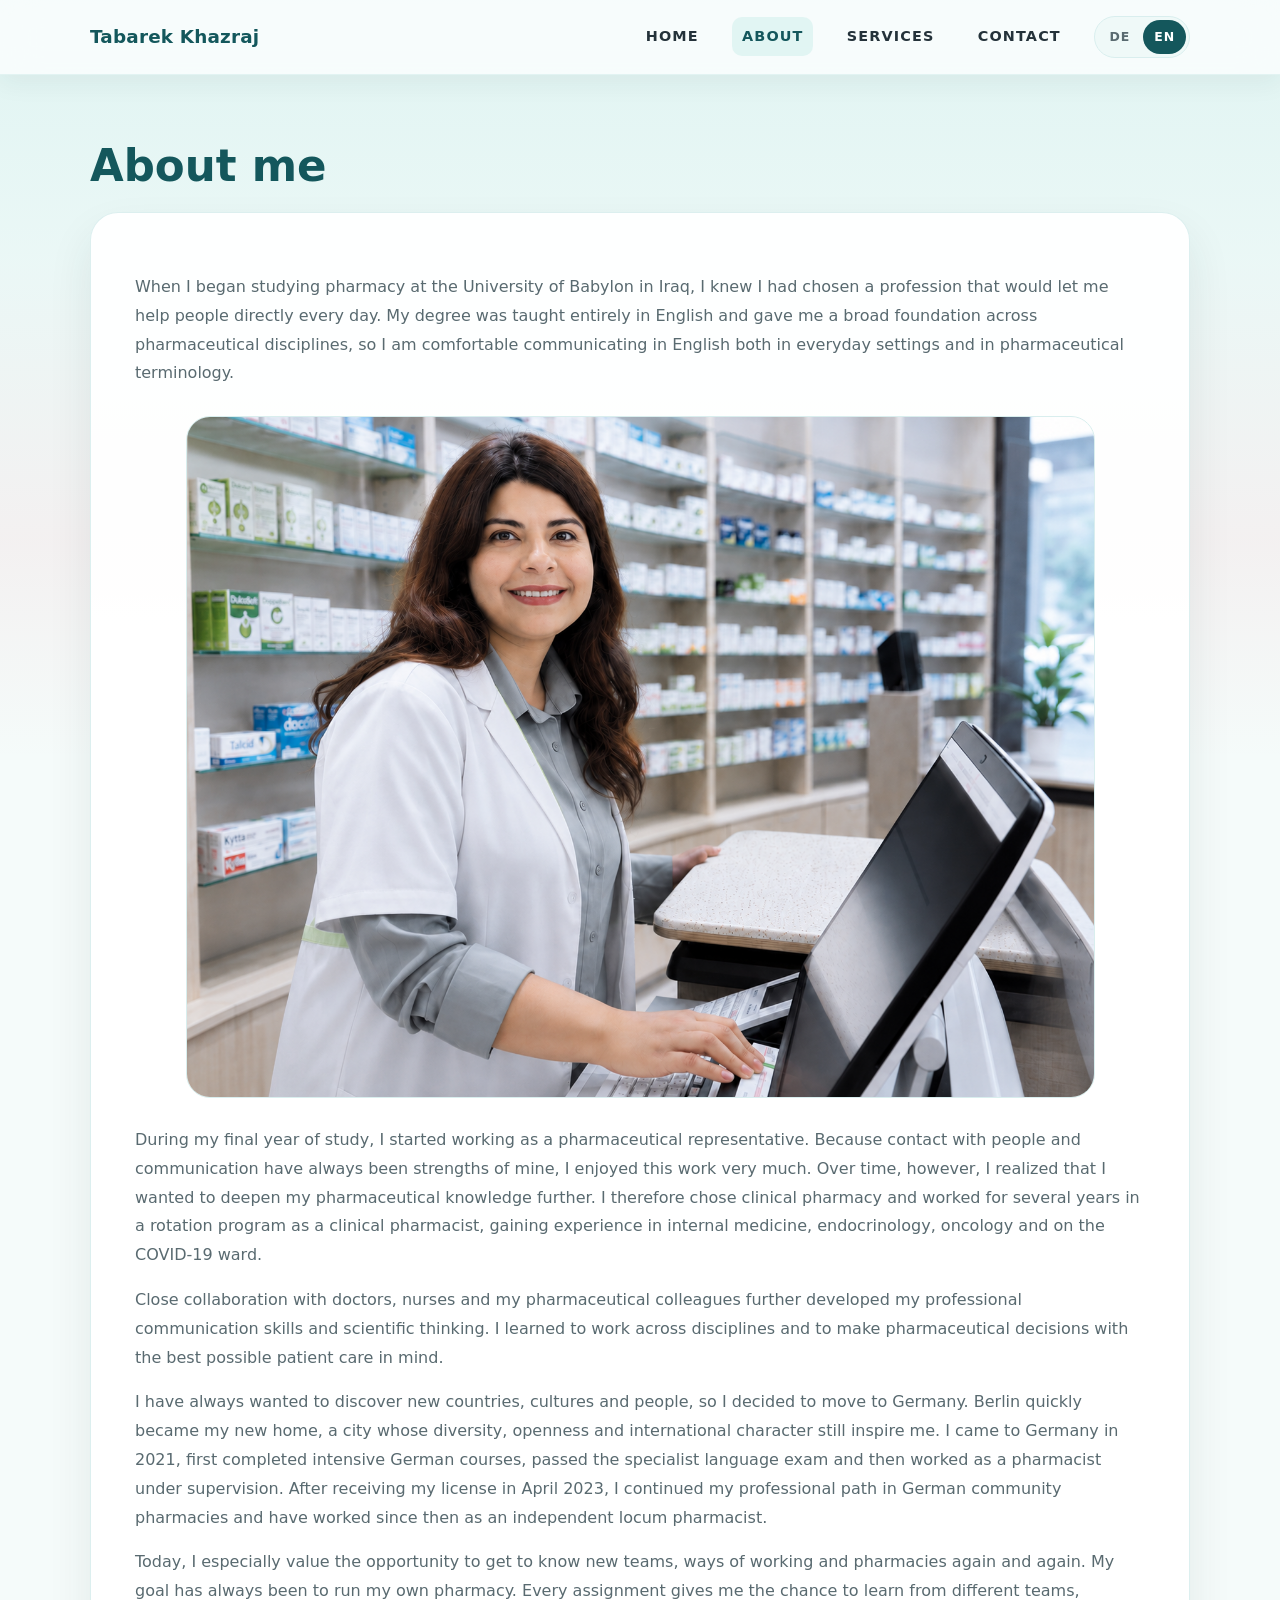
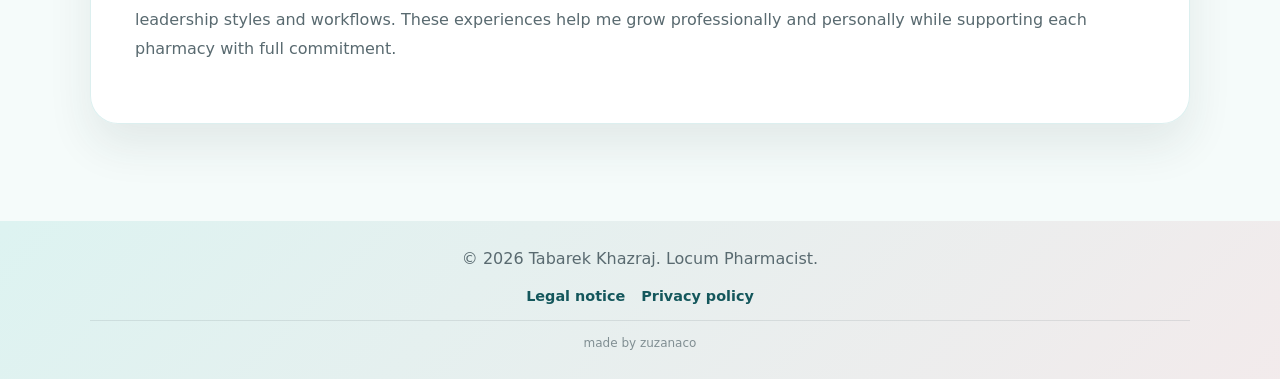
==== commit d82df2ca: "Refine site layout and services content" ====
--- a/about.html
+++ b/about.html
@@ -8,7 +8,7 @@
       content="Über Tabarek Khazraj — Hintergrund, Sprachkenntnisse und Arbeitsweise."
     />
     <title>Über mich — Tabarek Khazraj</title>
-    <link rel="stylesheet" href="style.css?v=20260715-software-spacing" />
+    <link rel="stylesheet" href="style.css?v=20260715-footer-credit" />
   </head>
   <body data-page="About">
     <header class="top-nav">
@@ -43,8 +43,7 @@
       </section>
 
       <section class="container section" id="profil">
-        <div class="profile-row profile-row--first">
-          <div class="profile-text profile-text--first">
+        <div class="profile-text profile-text--all">
             <p data-i18n="aboutpage.profileP1">
               Schon als ich mein Pharmaziestudium an der Universität Babylon im
               Irak begann, war mir klar, dass ich einen Beruf gewählt hatte, mit
@@ -54,6 +53,9 @@
               fällt mir die Kommunikation auf Englisch sowohl im Alltag als auch
               in der pharmazeutischen Fachsprache leicht.
             </p>
+            <figure class="image-slot image-slot--workstation image-slot--profile-original">
+              <img src="images/hero.png" alt="Tabarek Khazraj zeigt auf etwas" data-i18n-attr="alt:aboutpage.workstationAlt" onerror="this.style.display='none'" />
+            </figure>
             <p data-i18n="aboutpage.profileP2">
               In meinem letzten Studienjahr habe ich begonnen, als
               Pharmareferentin zu arbeiten. Da der Kontakt mit Menschen und
@@ -66,16 +68,6 @@
               der Inneren Medizin, Endokrinologie, Onkologie und auf der
               COVID-19-Station sammeln.
             </p>
-          </div>
-          <figure class="image-slot image-slot--workstation image-slot--profile-original">
-            <img src="images/pointing.png" alt="Tabarek Khazraj zeigt auf etwas" data-i18n-attr="alt:aboutpage.workstationAlt" onerror="this.style.display='none'" />
-          </figure>
-        </div>
-        <div class="profile-row profile-row--second">
-          <figure class="image-slot image-slot--workstation image-slot--profile-shelf">
-            <img src="images/shelf.png" alt="" aria-hidden="true" onerror="this.style.display='none'" />
-          </figure>
-          <div class="profile-text profile-text--second">
             <p data-i18n="aboutpage.profileP3">
               Die enge Zusammenarbeit mit Ärztinnen und Ärzten, Pflegekräften
               sowie meinen pharmazeutischen Kolleginnen und Kollegen hat meine
@@ -105,47 +97,9 @@
               fachlich und persönlich weiterzuentwickeln – und gleichzeitig jede
               Apotheke mit vollem Engagement zu unterstützen.
             </p>
-          </div>
         </div>
       </section>
 
-      <!-- TODO: Sprachkenntnisse & Prozentwerte an Tabareks tatsächliche Niveaus anpassen. -->
-      <section class="container section" id="sprachen">
-        <h2 data-i18n="aboutpage.languagesTitle">Sprachkenntnisse</h2>
-        <p class="intro-text" data-i18n="aboutpage.languagesIntro">
-          Sprachen, in denen ich Kund*innen, Ärzt*innen und Teams sicher
-          beraten kann.
-        </p>
-        <ul class="language-list">
-          <li><span data-i18n="aboutpage.langDe">Deutsch</span></li>
-          <li><span data-i18n="aboutpage.langEn">Englisch</span></li>
-          <li><span data-i18n="aboutpage.langAr">Arabisch</span></li>
-        </ul>
-      </section>
-
-      <section class="container section" id="software-skills">
-        <h2 data-i18n="software.title">Softwarekenntnisse</h2>
-        <p class="intro-text" data-i18n="software.intro">
-          Mit diesen Warenwirtschafts- und Laborprogrammen habe ich bereits
-          Erfahrung gesammelt.
-        </p>
-        <ul class="software-grid" data-software-list>
-          <li class="software-card software-card--cv">IXOS</li>
-          <li class="software-card">Infopharm</li>
-          <li class="software-card">Cida</li>
-          <li class="software-card software-card--cv">ADG</li>
-          <li class="software-card">Dr. Lennartz Laborprogramm</li>
-          <li class="software-card">ScanAdhoc</li>
-          <li class="software-card software-card--cv">Prokas</li>
-          <li class="software-card">BtM Sys</li>
-          <li class="software-card">PHARMATECHNIK</li>
-          <li class="software-card software-card--cv">Lauer-Fischer</li>
-          <li class="software-card">AwintaONE</li>
-          <li class="software-card">Aposoft</li>
-          <li class="software-card">ApothekeOnline</li>
-          <li class="software-card">Pharma4U</li>
-        </ul>
-      </section>
     </main>
 
     <footer class="footer">
--- a/style.css
+++ b/style.css
@@ -215,6 +215,13 @@
   margin-bottom: 1.8rem;
 }
 
+.intro-text__location {
+  display: block;
+  margin-top: 0.45rem;
+  color: var(--primary-dark);
+  font-weight: 600;
+}
+
 .grid {
   display: grid;
   gap: 1.5rem;
@@ -439,6 +446,88 @@
   padding: 0;
 }
 
+.form-status {
+  min-height: 1.35em;
+  margin: 0;
+  color: #a43d52;
+  font-size: 0.88rem;
+  font-weight: 600;
+  line-height: 1.4;
+}
+
+.form-success-dialog {
+  position: relative;
+  width: min(440px, calc(100% - 2rem));
+  padding: 2.25rem;
+  border: 1px solid rgba(111, 207, 200, 0.55);
+  border-radius: 20px;
+  background: rgba(255, 255, 255, 0.98);
+  box-shadow: 0 28px 70px rgba(20, 87, 92, 0.28);
+  color: var(--text);
+  text-align: center;
+  animation: form-success-pop 0.28s cubic-bezier(0.22, 1, 0.36, 1);
+}
+
+.form-success-dialog::backdrop {
+  background: rgba(10, 45, 48, 0.5);
+  backdrop-filter: blur(3px);
+}
+
+.form-success-dialog h2 {
+  margin: 0 0 0.75rem;
+  color: var(--primary-dark);
+  font-size: 1.65rem;
+}
+
+.form-success-dialog p {
+  margin: 0;
+  color: var(--muted);
+  line-height: 1.6;
+}
+
+.form-success-dialog__close {
+  position: absolute;
+  top: 0.75rem;
+  right: 0.75rem;
+  display: inline-flex;
+  align-items: center;
+  justify-content: center;
+  width: 2.5rem;
+  height: 2.5rem;
+  padding: 0;
+  border: 0;
+  border-radius: 50%;
+  background: var(--surface-soft);
+  color: var(--primary-dark);
+  font: inherit;
+  font-size: 1.5rem;
+  line-height: 1;
+  cursor: pointer;
+  transition: background 0.18s ease, color 0.18s ease;
+}
+
+.form-success-dialog__close:hover {
+  background: var(--primary-dark);
+  color: #ffffff;
+}
+
+@keyframes form-success-pop {
+  from {
+    opacity: 0;
+    transform: scale(0.96) translateY(8px);
+  }
+  to {
+    opacity: 1;
+    transform: scale(1) translateY(0);
+  }
+}
+
+@media (prefers-reduced-motion: reduce) {
+  .form-success-dialog {
+    animation: none;
+  }
+}
+
 .form-row {
   display: grid;
   gap: 0.5rem;
@@ -558,12 +647,19 @@
 }
 
 .footer-credit {
-  font-size: 0.82rem;
+  order: 3;
+  width: 100%;
+  margin-top: 0.25rem;
+  padding-top: 0.75rem;
+  border-top: 1px solid rgba(89, 106, 112, 0.2);
+  color: inherit;
+  font-size: 0.75rem;
+  opacity: 0.72;
 }
 
 .footer-credit a {
-  color: var(--accent);
-  font-weight: 800;
+  color: inherit;
+  font-weight: inherit;
 }
 
 .footer-links {
@@ -621,6 +717,11 @@
 
   .form-row-split {
     grid-template-columns: 1fr;
+  }
+
+  .contact-cards > .contact-card:first-child h2,
+  .contact-cards > .contact-card:first-child label {
+    text-align: center;
   }
 
   .button {
@@ -933,6 +1034,78 @@
   line-height: 1.45;
 }
 
+.experience-list--highlights {
+  margin-bottom: 0;
+}
+
+.experience-list li.experience-list__expanded {
+  display: block;
+  padding-bottom: 1.35rem;
+}
+
+.experience-list__heading {
+  display: block;
+  margin-bottom: 1.2rem;
+}
+
+.experience-list--highlights > li:first-child,
+.experience-list__heading {
+  color: var(--primary-dark);
+  font-weight: 700;
+}
+
+.experience-cascade {
+  display: grid;
+  gap: 1rem;
+  width: auto;
+  max-width: 62rem;
+  margin-left: clamp(0.35rem, 2vw, 1.8rem);
+  color: var(--primary-dark);
+}
+
+.experience-cascade__branch,
+.experience-cascade__details {
+  display: grid;
+  gap: 0.9rem;
+  padding-left: clamp(1rem, 3vw, 2.4rem);
+  border-left: 2px solid var(--border);
+}
+
+.experience-cascade__details {
+  margin-top: 0.2rem;
+  border-left-color: color-mix(in srgb, var(--accent) 45%, var(--border));
+}
+
+.experience-cascade__item {
+  margin: 0;
+  padding: 0.2rem 0;
+  color: var(--muted);
+  font-size: 1rem;
+  font-weight: 400;
+  line-height: 1.55;
+}
+
+.experience-cascade__item strong {
+  color: var(--primary-dark);
+  font-weight: 700;
+}
+
+.experience-cascade__item--primary {
+  color: var(--primary-dark);
+  font-size: 1.05rem;
+}
+
+@media (max-width: 640px) {
+  .experience-cascade {
+    margin-left: 0.35rem;
+  }
+
+  .experience-cascade__branch,
+  .experience-cascade__details {
+    padding-left: 1rem;
+  }
+}
+
 .stagger-item {
   opacity: 0;
   translate: 0 14px;
@@ -1173,9 +1346,8 @@
   }
 }
 
-.software-card--cv {
-  --radius: 300px;
-  --bubble-size: clamp(5.9rem, 8.5vw, 6.8rem);
+.software-card--cv,
+.software-card--pink {
   background: radial-gradient(circle at 35% 28%, rgba(255, 255, 255, 0.95), rgba(255, 232, 237, 0.78) 54%, rgba(248, 196, 207, 0.68));
   border-color: rgba(255, 255, 255, 0.96);
   color: #9f3d55;
@@ -1189,6 +1361,11 @@
   z-index: 5;
 }
 
+.software-card--cv {
+  --radius: 300px;
+  --bubble-size: clamp(5.9rem, 8.5vw, 6.8rem);
+}
+
 .software-card::before {
   content: none;
 }
@@ -1260,8 +1437,8 @@
 }
 
 .software-card:nth-of-type(9) {
-  --software-left: 18%;
-  --software-top: 51%;
+  --software-left: 86%;
+  --software-top: 84%;
 }
 
 .software-card:nth-of-type(10) {
@@ -1270,8 +1447,8 @@
 }
 
 .software-card:nth-of-type(11) {
-  --software-left: 72%;
-  --software-top: 43%;
+  --software-left: 13%;
+  --software-top: 58%;
 }
 
 .software-card:nth-of-type(12) {
@@ -1614,25 +1791,19 @@
   align-items: start;
 }
 
-.profile-row {
-  display: grid;
-  gap: clamp(1.5rem, 4vw, 3rem);
-  grid-template-columns: minmax(0, 1fr) minmax(220px, 0.75fr);
-  align-items: start;
-}
-
-.profile-row--second {
-  grid-template-columns: minmax(220px, 0.75fr) minmax(0, 1fr);
-}
-
-.profile-row .image-slot--workstation {
+.image-slot--profile-original {
+  width: 90%;
+  max-width: none;
   aspect-ratio: 4 / 3;
+  margin: 1.75rem auto;
+  display: block;
+}
+
+.image-slot--profile-original img {
   width: 100%;
-  justify-self: stretch;
-}
-
-.image-slot--profile-original {
-  max-width: none;
+  height: auto;
+  object-fit: contain;
+  object-position: center;
 }
 
 .profile-text p {
@@ -1641,30 +1812,10 @@
   margin-bottom: 1rem;
 }
 
-.profile-text--second {
-  justify-self: end;
-  text-align: right;
-}
-
-.profile-text--second p {
-  margin-left: auto;
-}
-
-@media (min-width: 761px) {
-  .profile-row {
-    align-items: stretch;
-  }
-
-  .profile-row .image-slot--workstation {
-    aspect-ratio: auto;
-    height: 100%;
-    min-height: 100%;
-  }
-
-  .profile-row .image-slot--workstation img {
-    object-fit: cover;
-  }
-}
+body[data-page="About"] #profil .profile-text p {
+  max-width: none;
+}
+
 
 .language-list {
   list-style: none;
@@ -1698,37 +1849,7 @@
   }
 
   body[data-page="About"] #profil {
-    display: flex;
-    flex-direction: column;
-  }
-
-  .profile-row {
-    display: contents;
-  }
-
-  .profile-text--first {
-    order: 1;
-  }
-
-  .image-slot--profile-shelf {
-    order: 2;
-  }
-
-  .profile-text--second {
-    order: 3;
-  }
-
-  .image-slot--profile-original {
-    order: 4;
-  }
-
-  .profile-text--second {
-    justify-self: stretch;
-    text-align: left;
-  }
-
-  .profile-text--second p {
-    margin-left: 0;
+    grid-template-columns: 1fr;
   }
 
   .image-slot--workstation {
@@ -1737,8 +1858,16 @@
     margin-top: 1rem;
   }
 
-  .image-slot--profile-shelf img,
+  .image-slot--profile-original {
+    aspect-ratio: 4 / 3;
+    margin: 1.5rem auto;
+  }
+
   .image-slot--profile-original img {
     object-position: center top;
   }
-}
+
+  .image-slot--hero img {
+    object-position: center 38%;
+  }
+}
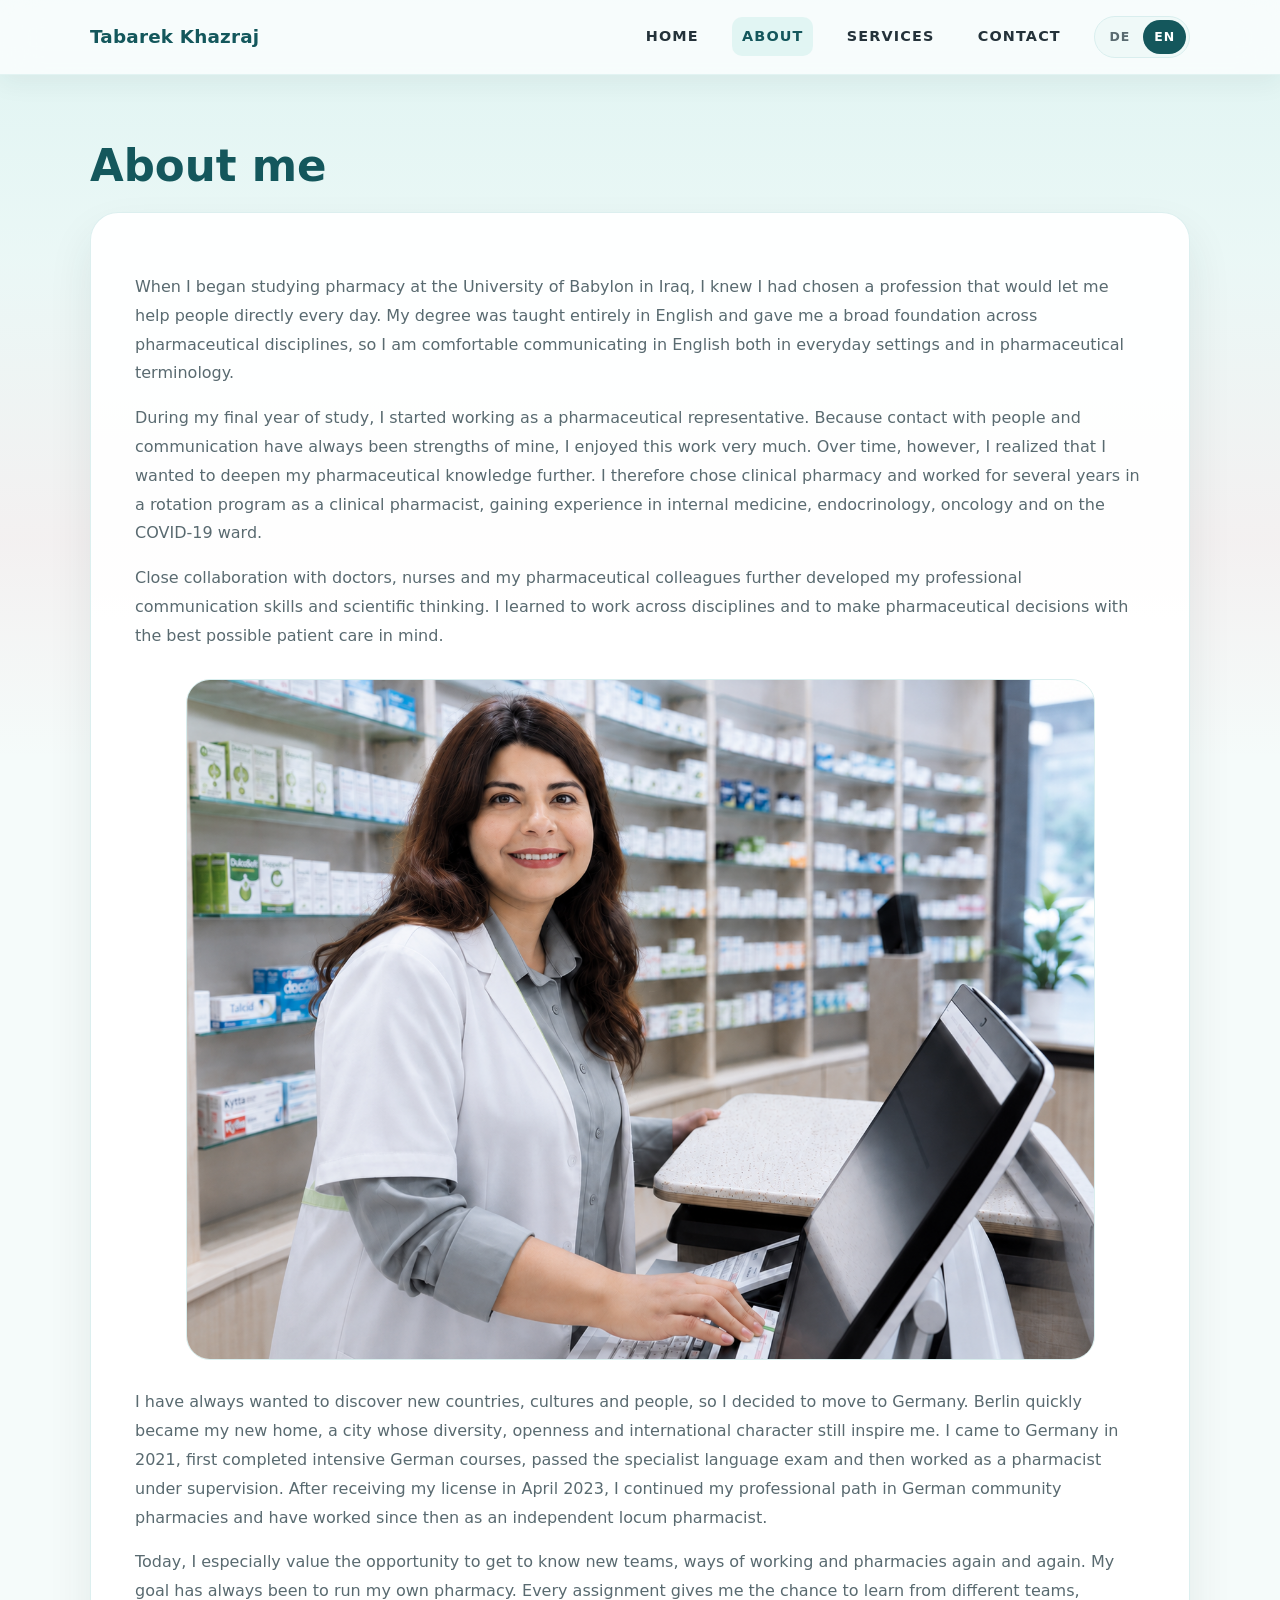
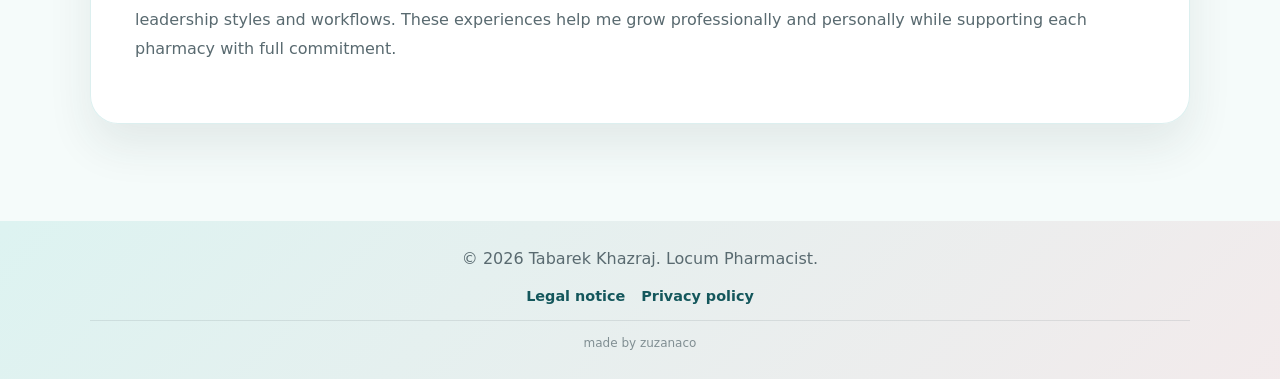
==== commit 7df44dc0: "Move About image after third paragraph" ====
--- a/about.html
+++ b/about.html
@@ -53,9 +53,6 @@
               fällt mir die Kommunikation auf Englisch sowohl im Alltag als auch
               in der pharmazeutischen Fachsprache leicht.
             </p>
-            <figure class="image-slot image-slot--workstation image-slot--profile-original">
-              <img src="images/hero.png" alt="Tabarek Khazraj zeigt auf etwas" data-i18n-attr="alt:aboutpage.workstationAlt" onerror="this.style.display='none'" />
-            </figure>
             <p data-i18n="aboutpage.profileP2">
               In meinem letzten Studienjahr habe ich begonnen, als
               Pharmareferentin zu arbeiten. Da der Kontakt mit Menschen und
@@ -76,6 +73,9 @@
               zusammenzuarbeiten und pharmazeutische Entscheidungen immer mit
               Blick auf die bestmögliche Patientenversorgung zu treffen.
             </p>
+            <figure class="image-slot image-slot--workstation image-slot--profile-original">
+              <img src="images/hero.png" alt="Tabarek Khazraj zeigt auf etwas" data-i18n-attr="alt:aboutpage.workstationAlt" onerror="this.style.display='none'" />
+            </figure>
             <p data-i18n="aboutpage.profileP4">
               Schon immer hatte ich den Wunsch, neue Länder, Kulturen und
               Menschen kennenzulernen. Deshalb habe ich mich entschieden, nach
